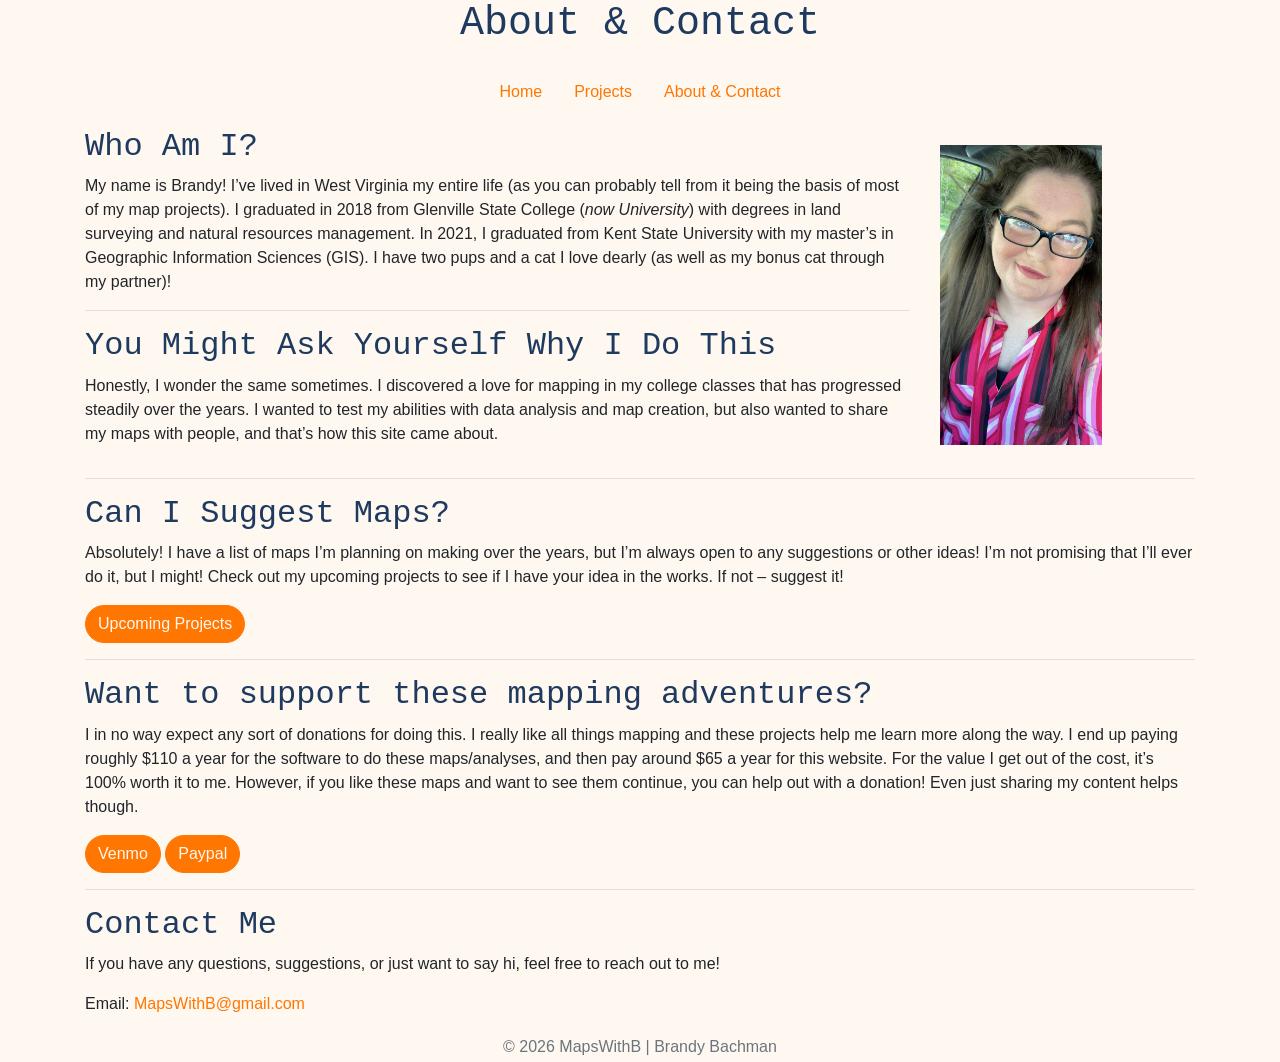
==== about-contact/index.html @ c11d5d18 "Link to external stylesheet" ====
<!DOCTYPE html>
<html lang="en">
<head>
    <meta charset="UTF-8">
    <title>About & Contact</title>
    <link rel="stylesheet" href="https://cdn.jsdelivr.net/npm/bootstrap@4.3.1/dist/css/bootstrap.min.css"
          integrity="sha384-ggOyR0iXCbMQv3Xipma34MD+dH/1fQ784/j6cY/iJTQUOhcWr7x9JvoRxT2MZw1T" crossorigin="anonymous">
    <link rel="stylesheet" href="../css/main.css">
</head>
<body>
<h1 class="text-center">About & Contact</h1>
<div class="container">
    <header class="d-flex justify-content-center py-3">
        <ul class="nav nav-pills">
            <li class="nav-item"><a href=".." class="nav-link">Home</a></li>
            <li class="nav-item"><a href="../projects" class="nav-link">Projects</a></li>
            <li class="nav-item"><a href="../about-contact" class="nav-link">About & Contact</a></li>
        </ul>
    </header>
</div>

<div class="container">
    <div class="row">
        <div class="col-9">
            <h2>Who Am I?</h2>
            <p>My name is Brandy! I’ve lived in West Virginia my entire life (as you can probably tell from it being the
                basis of most of my map projects). I graduated in 2018 from Glenville State College
                (<em>now University</em>) with degrees in land surveying and natural resources management. In 2021, I
                graduated from Kent State University with my master’s in Geographic Information Sciences (GIS). I have
                two pups and a cat I love dearly (as well as my bonus cat through my partner)!</p>
            <hr>
            <h2>You Might Ask Yourself Why I Do This</h2>
            <p>Honestly, I wonder the same sometimes. I discovered a love for mapping in my college classes that has
                progressed steadily over the years. I wanted to test my abilities with data analysis and map creation,
                but also wanted to share my maps with people, and that’s how this site came about.</p>
        </div>
        <div class="col-3 align-content-center">
            <img src="../media/Brandy.jpg"
                 alt="Brandy in a red, pink, black, and white striped shirt wearing black rectangle glasses and medium-red lipstick"
                 class="img-fluid" style="max-height: 300px;">
        </div>
    </div>

    <hr>

    <div class="row">
        <div class="col">
            <h2>Can I Suggest Maps?</h2>
            <p>Absolutely! I have a list of maps I’m planning on making over the years, but I’m always open to any
                suggestions or other ideas! I’m not promising that I’ll ever do it, but I might! Check out my upcoming
                projects to see if I have your idea in the works. If not – suggest it!</p>
            <a href="#">
                <button type="button" class="btn btn-primary rounded-pill">
                    Upcoming Projects
                </button>
            </a>
        </div>
    </div>

    <hr>

    <div class="row">
        <div class="col">
            <h2>Want to support these mapping adventures?</h2>
            <p>I in no way expect any sort of donations for doing this. I really like all things mapping and these
                projects help me learn more along the way. I end up paying roughly $110 a year for the software to do
                these maps/analyses, and then pay around $65 a year for this website. For the value I get out of the
                cost, it’s 100% worth it to me. However, if you like these maps and want to see them continue, you can
                help out with a donation! Even just sharing my content helps though.</p>
            <a href="#">
                <button type="button" class="btn btn-primary rounded-pill">
                    Venmo
                </button>
            </a>
            <a href="#">
                <button type="button" class="btn btn-primary rounded-pill">
                    Paypal
                </button>
            </a>
        </div>
    </div>

    <hr>

    <div class="row">
        <div class="col">
            <h2>Contact Me</h2>
            <p>If you have any questions, suggestions, or just want to say hi, feel free to reach out to me!</p>
            <p>Email: <a href="mailto:MapsWithB@gmail.com">MapsWithB@gmail.com</a></p>
        </div>
    </div>
</div>


<footer class="d-flex justify-content-center align-items-center mt-auto"
            style="height: 30px;">
        <span class="text-muted">
            © <span id="copyright-year"></span> MapsWithB | Brandy Bachman
        </span>
</footer>

<script src="../js/main.js"></script>

</body>
</html>
---- css/main.css ----
.courier-prime-regular {
    font-family: "Courier Prime", monospace;
    font-weight: 400;
    font-style: normal;
}

.courier-prime-bold {
    font-family: "Courier Prime", monospace;
    font-weight: 700;
    font-style: normal;
}

.courier-prime-regular-italic {
    font-family: "Courier Prime", monospace;
    font-weight: 400;
    font-style: italic;
}

.courier-prime-bold-italic {
    font-family: "Courier Prime", monospace;
    font-weight: 700;
    font-style: italic;
}

h1, h2, h3, h4, h5, h6 {
    font-family: "Courier Prime", monospace;
    color: #1F3A5F
}

h2, h3, h4, h5, h6 {
    color: #1F3A5F;
}

body {
    background-color: #FFF8F1;
}

a {
    color: #FF7601;
}

.image-backdrop {
    background-color: rgba(0, 0, 0, 0.3); /* semi-transparent black */
    backdrop-filter: blur(1px); /* blur the background image */
    -webkit-backdrop-filter: blur(1px); /* Safari support */
    padding: 2rem;
    border-radius: 0.5rem;
    width: 90%;
    margin: 0 auto;
}


#loading {
    position: absolute;

    top: 70px;      /* height of header */
    bottom: 30px;   /* height of footer */
    left: 0;
    right: 0;

    display: flex;
    flex-direction: column;
    justify-content: center; /* vertical center */
    align-items: center;     /* horizontal center */

    background: #FFF8F1;       /* optional */
    z-index: 1000;
}

iframe.storymap-full-screen {
    position: absolute;
    top: 70px; /* adjust based on header height */
    left: 0;
    border: none;
    width: 100vw;
    height: calc(100vh - 100px); /* subtract header and footer height */
}

.spinner {
    width: 50px;
    height: 50px;
    border: 5px solid #FFF8F1;
    border-top: 5px solid #FF7601;
    color: #FF7601;
    border-radius: 50%;
    animation: spin 1s linear infinite;
    margin: 0 auto 10px;
}

@keyframes spin {
    from { transform: rotate(0deg); }
    to   { transform: rotate(360deg); }
}

.btn-primary {
    color: #FFF8F1;
    background-color: #FF7601;
    border-color: #FF7601;
}

.btn-primary:hover {
    color: #FF7601;
    background-color: #FFF8F1;
    border-color: #FF7601;
}

.btn-outline-primary {
    color: #FF7601;
    border-color: #FF7601;
}

.btn-outline-primary:hover {
    color: #FFF8F1;
    background-color: #FF7601;
    border-color: #FF7601;
}
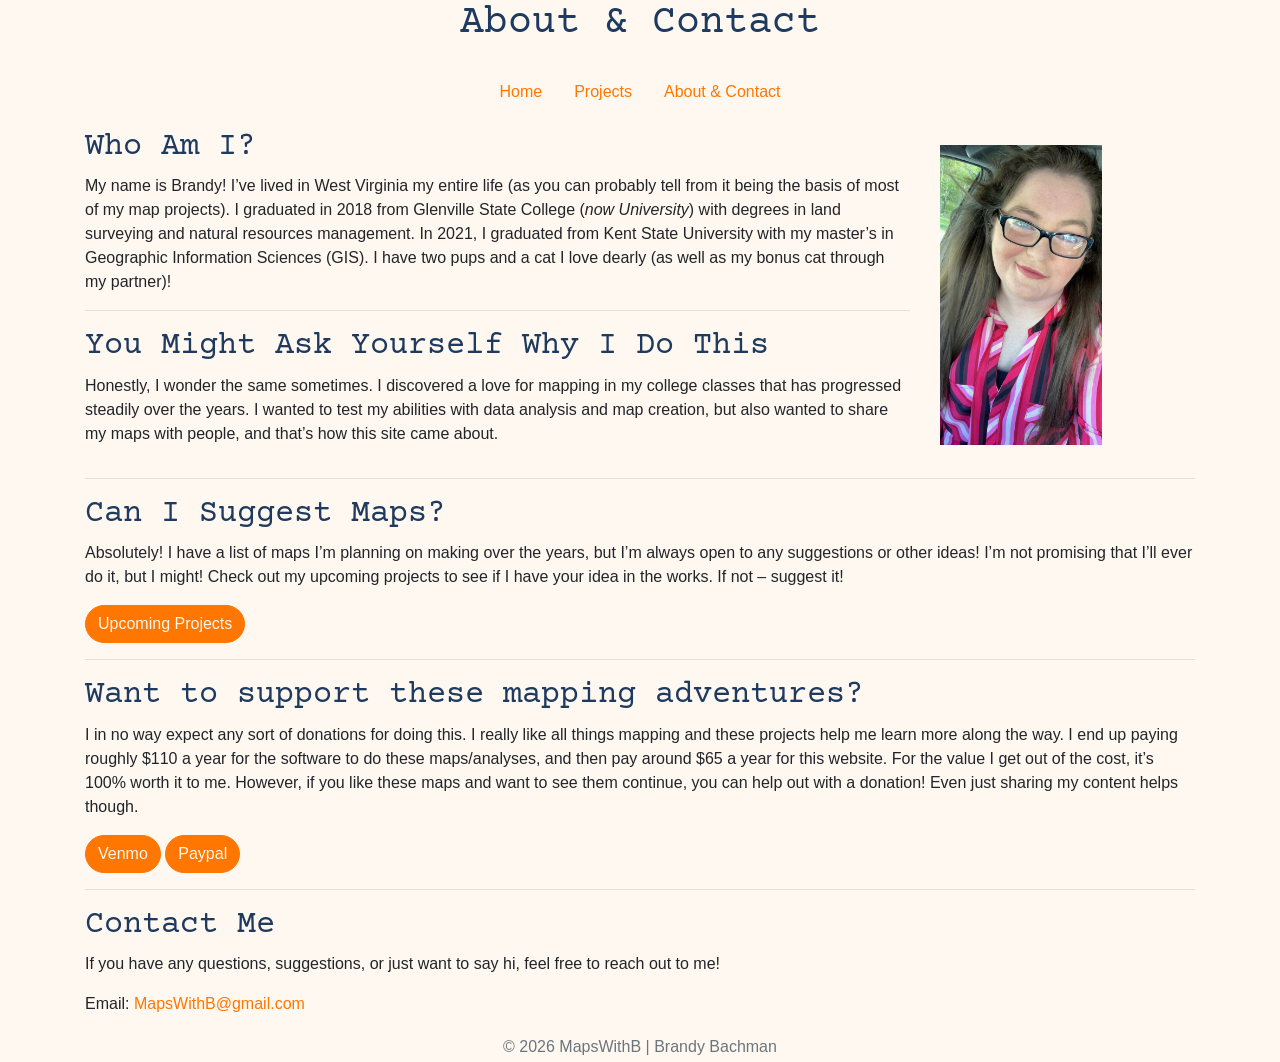
==== commit b342ebc4: "Updated custom fonts on `H1`s to Courier Prime Bold" ====
--- a/about-contact/index.html
+++ b/about-contact/index.html
@@ -6,6 +6,10 @@
     <link rel="stylesheet" href="https://cdn.jsdelivr.net/npm/bootstrap@4.3.1/dist/css/bootstrap.min.css"
           integrity="sha384-ggOyR0iXCbMQv3Xipma34MD+dH/1fQ784/j6cY/iJTQUOhcWr7x9JvoRxT2MZw1T" crossorigin="anonymous">
     <link rel="stylesheet" href="../css/main.css">
+    <link rel="preconnect" href="https://fonts.googleapis.com">
+    <link rel="preconnect" href="https://fonts.gstatic.com" crossorigin>
+    <link href="https://fonts.googleapis.com/css2?family=Courier+Prime:ital,wght@0,400;0,700;1,400;1,700&display=swap"
+          rel="stylesheet">
 </head>
 <body>
 <h1 class="text-center">About & Contact</h1>
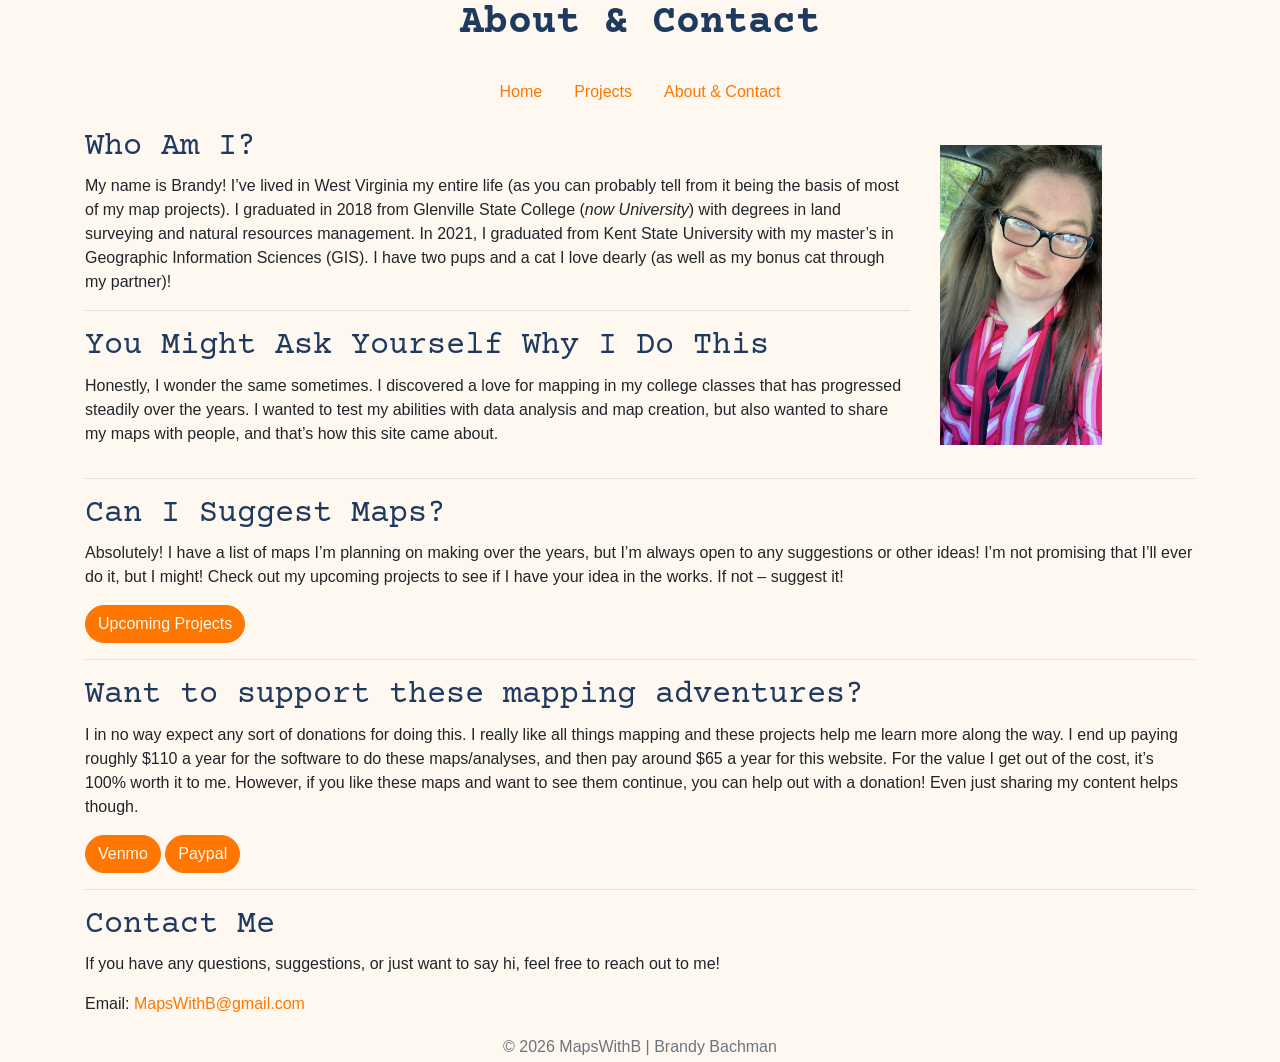
==== commit f6a021f4: "Changed buttons to stylized anchor tags for accessibility and best practices" ====
--- a/about-contact/index.html
+++ b/about-contact/index.html
@@ -53,10 +53,8 @@
             <p>Absolutely! I have a list of maps I’m planning on making over the years, but I’m always open to any
                 suggestions or other ideas! I’m not promising that I’ll ever do it, but I might! Check out my upcoming
                 projects to see if I have your idea in the works. If not – suggest it!</p>
-            <a href="#">
-                <button type="button" class="btn btn-primary rounded-pill">
-                    Upcoming Projects
-                </button>
+            <a class="btn btn-primary rounded-pill" href="#">
+                Upcoming Projects
             </a>
         </div>
     </div>
@@ -71,15 +69,11 @@
                 these maps/analyses, and then pay around $65 a year for this website. For the value I get out of the
                 cost, it’s 100% worth it to me. However, if you like these maps and want to see them continue, you can
                 help out with a donation! Even just sharing my content helps though.</p>
-            <a href="#">
-                <button type="button" class="btn btn-primary rounded-pill">
-                    Venmo
-                </button>
+            <a class="btn btn-primary rounded-pill" href="#">
+                Venmo
             </a>
-            <a href="#">
-                <button type="button" class="btn btn-primary rounded-pill">
-                    Paypal
-                </button>
+            <a class="btn btn-primary rounded-pill" href="#">
+                Paypal
             </a>
         </div>
     </div>
--- a/css/main.css
+++ b/css/main.css
@@ -1,25 +1,6 @@
-.courier-prime-regular {
-    font-family: "Courier Prime", monospace;
-    font-weight: 400;
-    font-style: normal;
-}
-
-.courier-prime-bold {
-    font-family: "Courier Prime", monospace;
-    font-weight: 700;
-    font-style: normal;
-}
-
-.courier-prime-regular-italic {
-    font-family: "Courier Prime", monospace;
-    font-weight: 400;
-    font-style: italic;
-}
-
-.courier-prime-bold-italic {
-    font-family: "Courier Prime", monospace;
-    font-weight: 700;
-    font-style: italic;
+html, body {
+    min-height: 100vh;
+    font-size: 16px;
 }
 
 h1, h2, h3, h4, h5, h6 {
@@ -27,11 +8,25 @@
     color: #1F3A5F
 }
 
-h2, h3, h4, h5, h6 {
-    color: #1F3A5F;
+h1 {
+    font-size: 2.5rem;
+    font-weight: 700;
+    font-style: normal;
+}
+
+h2 {
+    font-size: 2rem;
+    font-weight: 500;
+}
+
+h3 {
+    font-size: 1.5rem;
+    font-weight: 300;
 }
 
 body {
+    display: flex;
+    flex-direction: column;
     background-color: #FFF8F1;
 }
 
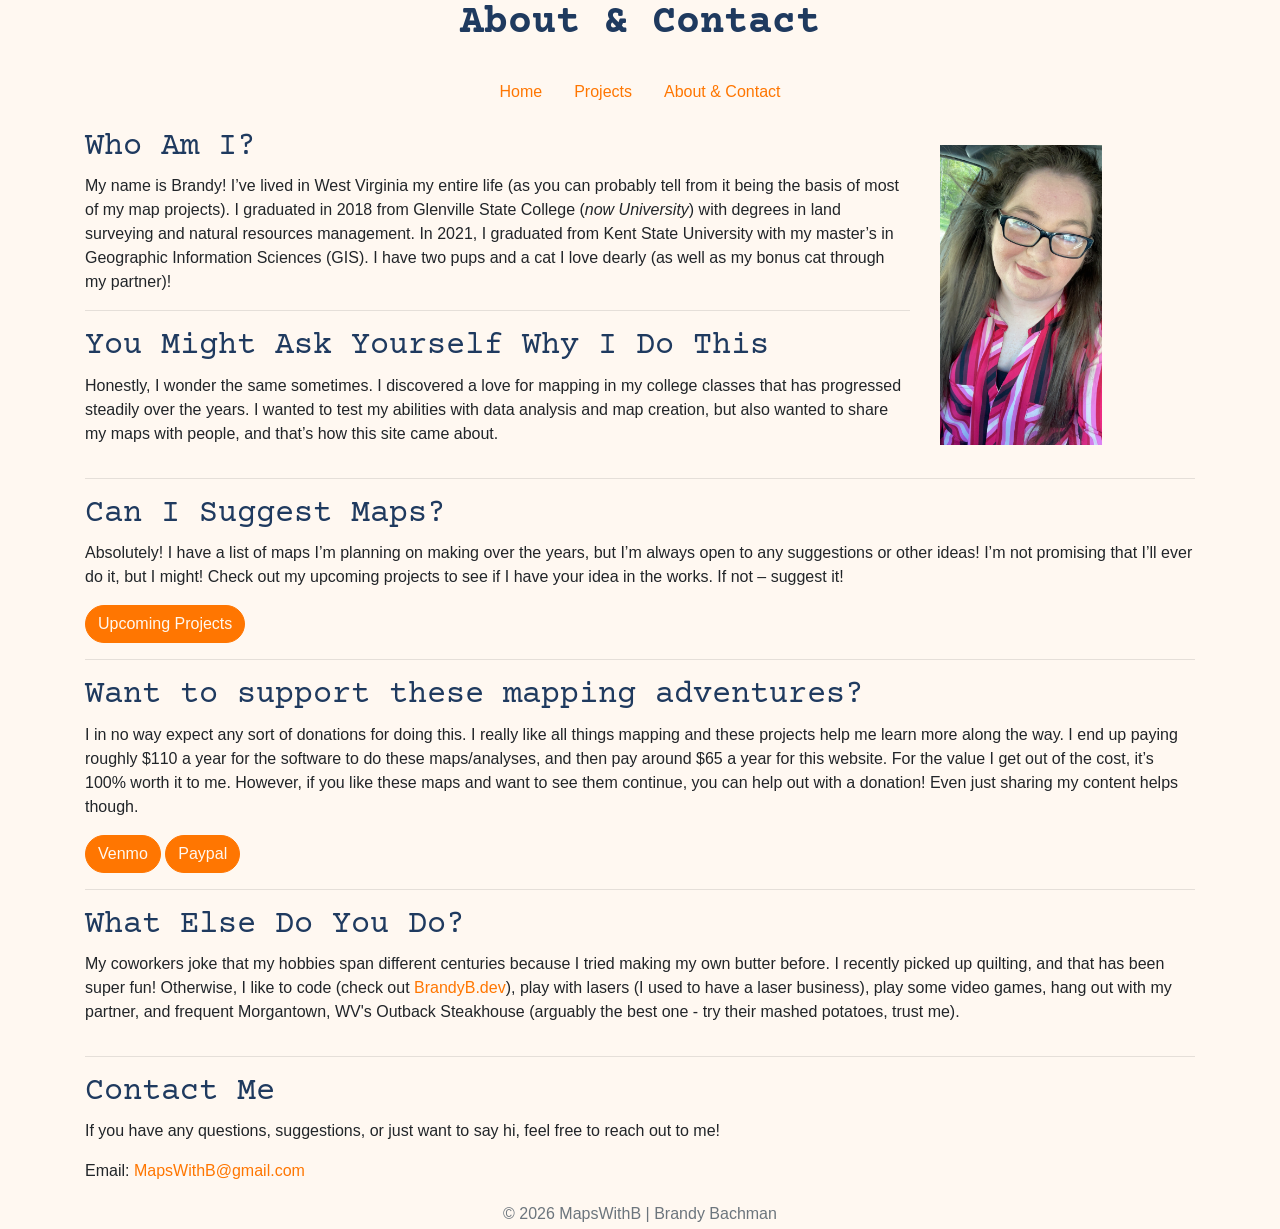
==== commit efd4a485: "Added additional information about me" ====
--- a/about-contact/index.html
+++ b/about-contact/index.html
@@ -82,6 +82,21 @@
 
     <div class="row">
         <div class="col">
+            <h2>What Else Do You Do?</h2>
+            <p>
+                My coworkers joke that my hobbies span different centuries because I tried making my own butter before.
+                I recently picked up quilting, and that has been super fun! Otherwise, I like to code (check out
+                <a href="https://BrandyB.dev">BrandyB.dev</a>), play with lasers (I used to have a laser business),
+                play some video games, hang out with my partner, and frequent Morgantown, WV's Outback Steakhouse
+                (arguably the best one - try their mashed potatoes, trust me).
+            </p>
+        </div>
+    </div>
+
+    <hr>
+
+    <div class="row">
+        <div class="col">
             <h2>Contact Me</h2>
             <p>If you have any questions, suggestions, or just want to say hi, feel free to reach out to me!</p>
             <p>Email: <a href="mailto:MapsWithB@gmail.com">MapsWithB@gmail.com</a></p>
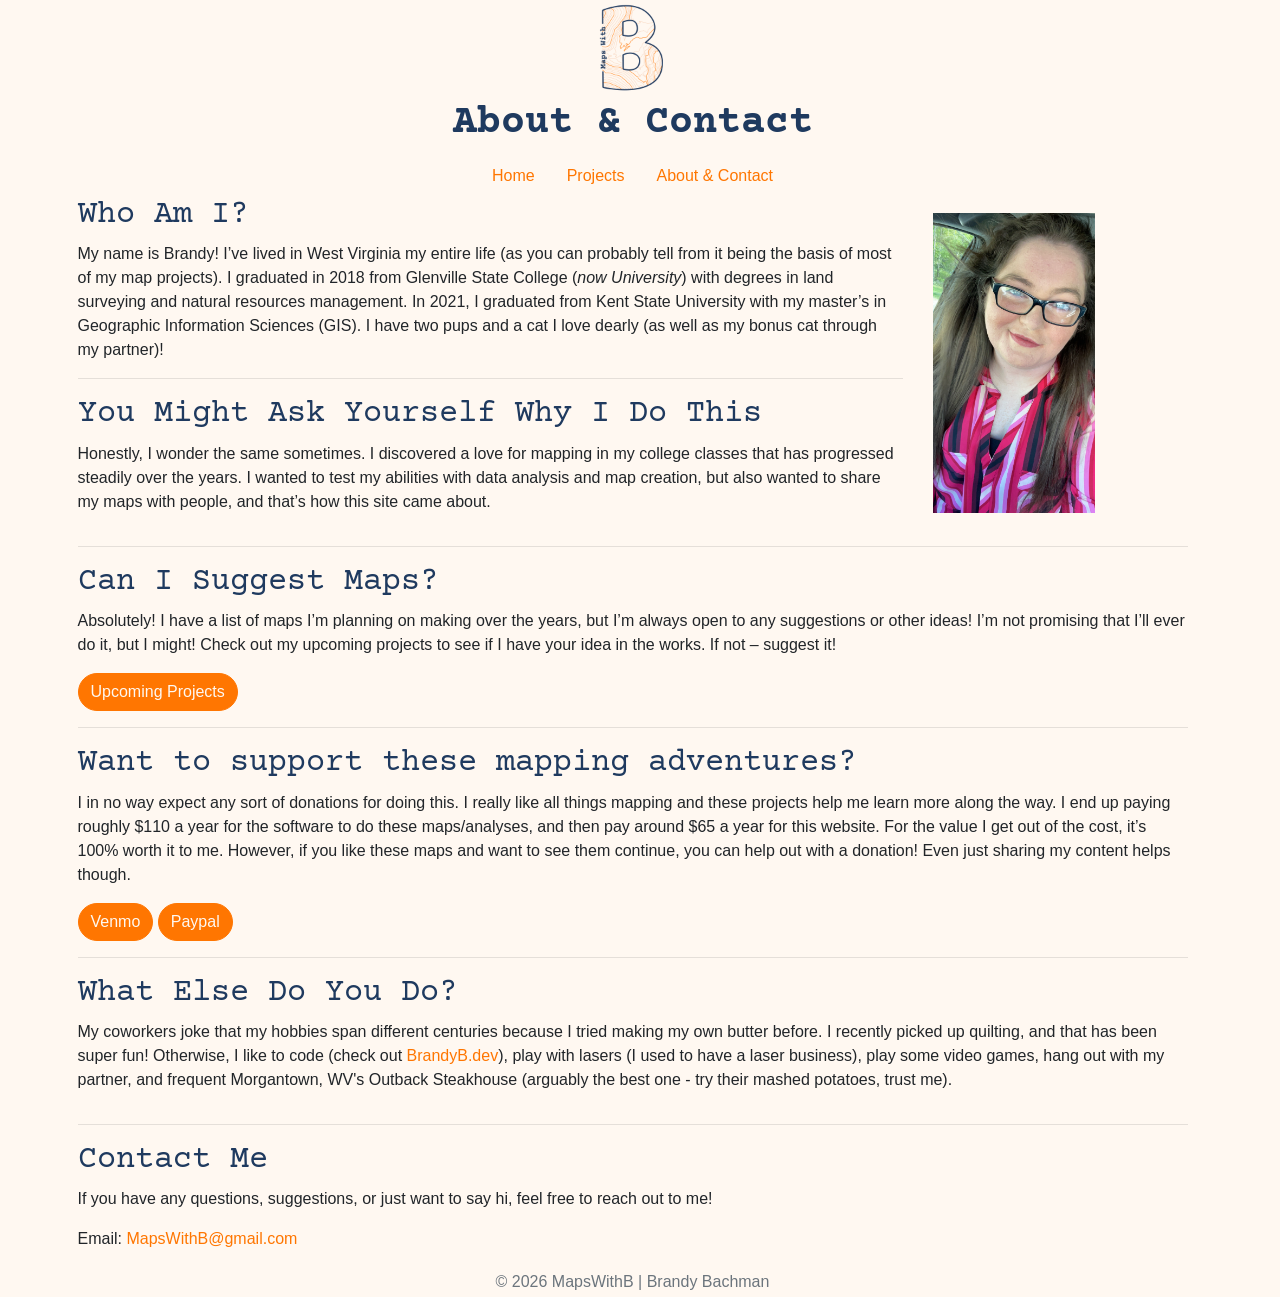
==== commit 8109caf0: "Add logo to main page headers" ====
--- a/about-contact/index.html
+++ b/about-contact/index.html
@@ -2,6 +2,7 @@
 <html lang="en">
 <head>
     <meta charset="UTF-8">
+    <meta name="viewport" content="width=device-width, initial-scale=1">
     <title>About & Contact</title>
     <link rel="stylesheet" href="https://cdn.jsdelivr.net/npm/bootstrap@4.3.1/dist/css/bootstrap.min.css"
           integrity="sha384-ggOyR0iXCbMQv3Xipma34MD+dH/1fQ784/j6cY/iJTQUOhcWr7x9JvoRxT2MZw1T" crossorigin="anonymous">
@@ -12,16 +13,26 @@
           rel="stylesheet">
 </head>
 <body>
-<h1 class="text-center">About & Contact</h1>
-<div class="container">
-    <header class="d-flex justify-content-center py-3">
-        <ul class="nav nav-pills">
-            <li class="nav-item"><a href=".." class="nav-link">Home</a></li>
-            <li class="nav-item"><a href="../projects" class="nav-link">Projects</a></li>
-            <li class="nav-item"><a href="../about-contact" class="nav-link">About & Contact</a></li>
-        </ul>
-    </header>
-</div>
+<header class="site-header">
+    <div class="container header-top">
+        <img src="../media/MapsWithBLogo.png"
+             alt="MapsWithB Logo"
+             class="logo"
+             style="max-height: 100px;">
+    </div>
+
+    <div class="container header-bottom">
+        <h1 class="site-title text-center">About & Contact</h1>
+
+        <nav>
+            <ul class="nav nav-pills justify-content-center">
+                <li class="nav-item"><a href=".." class="nav-link">Home</a></li>
+                <li class="nav-item"><a href="../projects" class="nav-link">Projects</a></li>
+                <li class="nav-item"><a href="../about-contact" class="nav-link">About & Contact</a></li>
+            </ul>
+        </nav>
+    </div>
+</header>
 
 <div class="container">
     <div class="row">
--- a/css/main.css
+++ b/css/main.css
@@ -1,6 +1,17 @@
 html, body {
     min-height: 100vh;
     font-size: 16px;
+}
+
+html {
+    overflow-y: scroll;
+    scrollbar-gutter: stable;
+}
+
+.header-top {
+    display: flex;
+    justify-content: center;
+    align-items: center;
 }
 
 h1, h2, h3, h4, h5, h6 {
@@ -34,16 +45,6 @@
     color: #FF7601;
 }
 
-.image-backdrop {
-    background-color: rgba(0, 0, 0, 0.3); /* semi-transparent black */
-    backdrop-filter: blur(1px); /* blur the background image */
-    -webkit-backdrop-filter: blur(1px); /* Safari support */
-    padding: 2rem;
-    border-radius: 0.5rem;
-    width: 90%;
-    margin: 0 auto;
-}
-
 
 #loading {
     position: absolute;
@@ -62,7 +63,7 @@
     z-index: 1000;
 }
 
-iframe.storymap-full-screen {
+iframe.storymap-full-screen, iframe.eb-full-screen{
     position: absolute;
     top: 70px; /* adjust based on header height */
     left: 0;
@@ -108,4 +109,58 @@
     color: #FFF8F1;
     background-color: #FF7601;
     border-color: #FF7601;
+}
+
+.hero {
+    position: relative;
+    overflow: hidden;      /* prevents accidental horizontal overflow */
+}
+
+.hero-image {
+    width: 100%;
+    height: 500px;
+    object-fit: cover;
+    display: block;
+}
+
+.hero-overlay {
+    position: absolute;
+    inset: 0;
+
+    display: flex;
+    justify-content: center;
+    align-items: center;
+
+    padding: 1rem;
+}
+
+.image-backdrop {
+    background-color: rgba(0, 0, 0, 0.3); /* semi-transparent black */
+    backdrop-filter: blur(1px); /* blur the background image */
+    -webkit-backdrop-filter: blur(1px); /* Safari support */
+    padding: 2rem;
+    border-radius: 0.5rem;
+    max-width: 800px;
+    width: 100%;
+    margin: 0 auto;
+    box-sizing: border-box;
+}
+
+@media (max-width: 576px) {
+
+    .hero-image {
+        height: 600px;   /* give more room for wrapped text */
+    }
+
+    .hero h2 {
+        font-size: 1.75rem;
+    }
+}
+
+
+@media (max-width: 576px) {
+    .image-backdrop {
+        padding: 1rem;
+        width: 92%;
+    }
 }
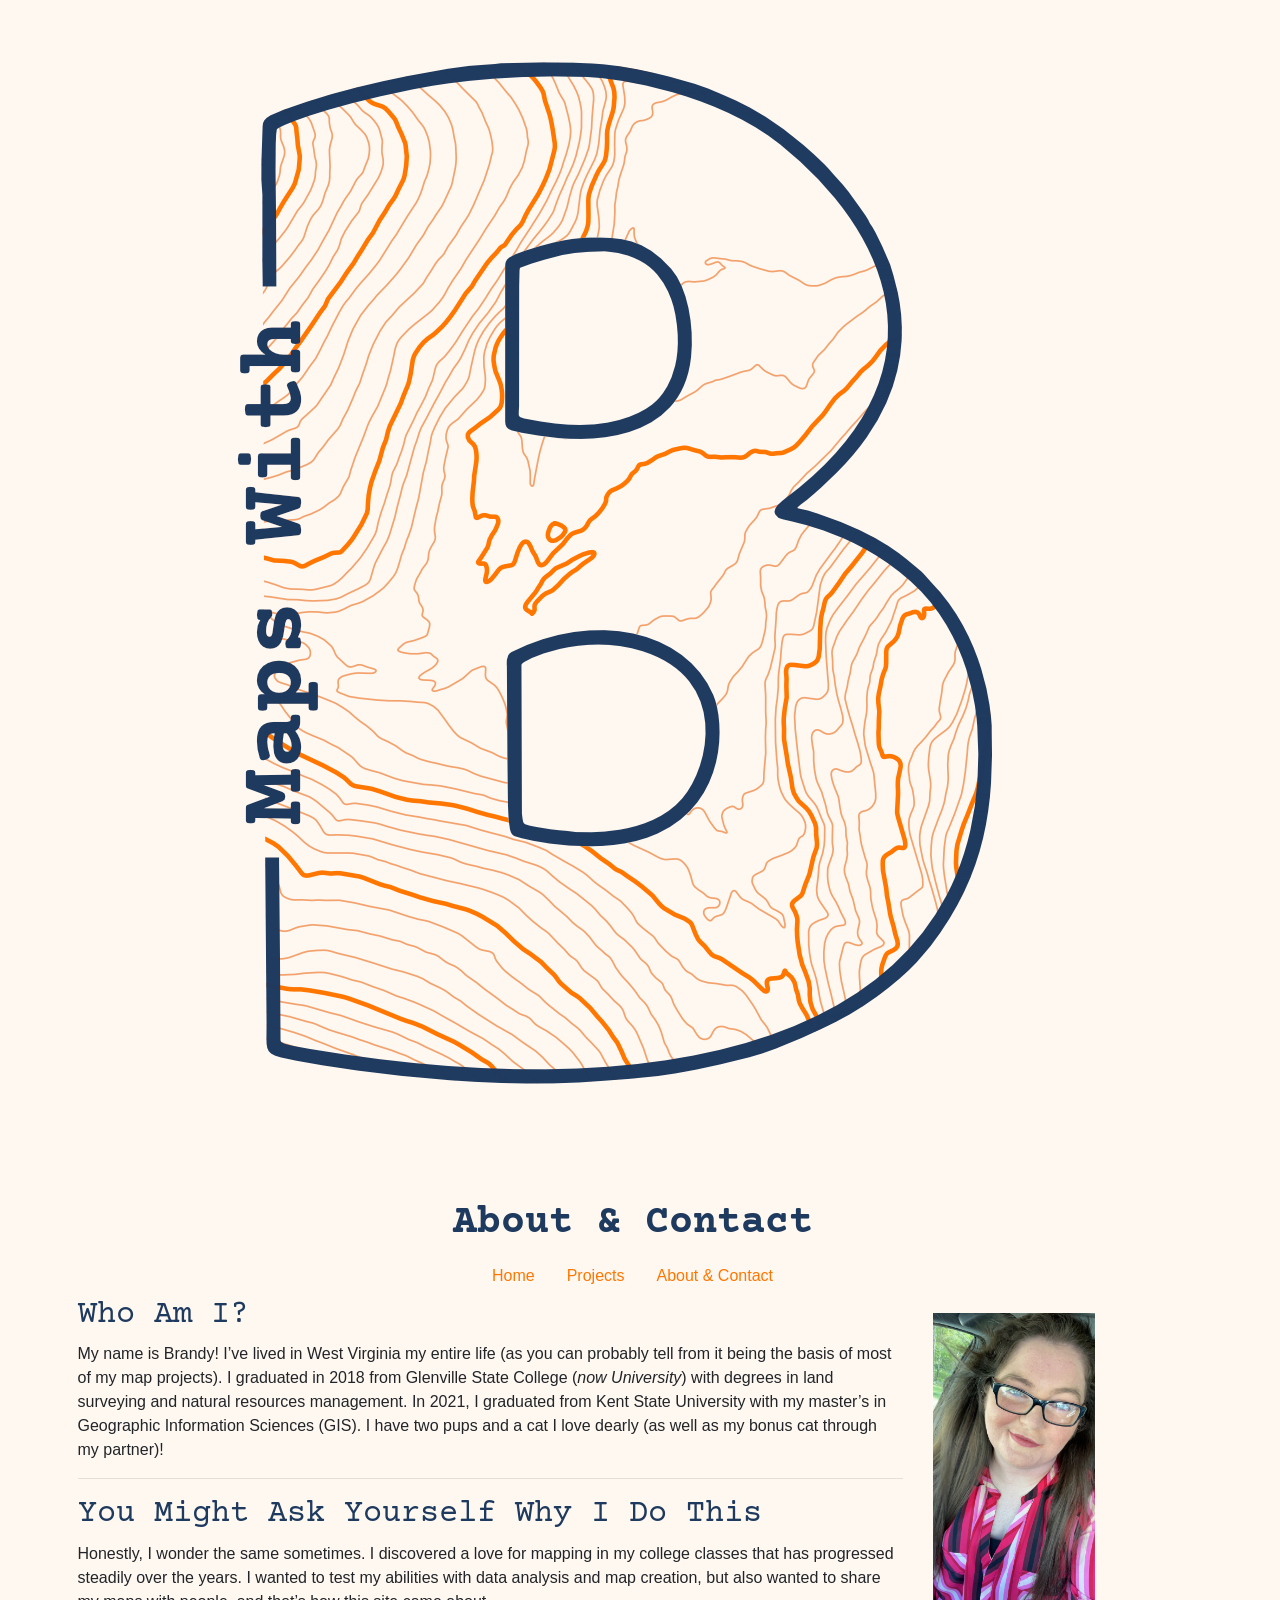
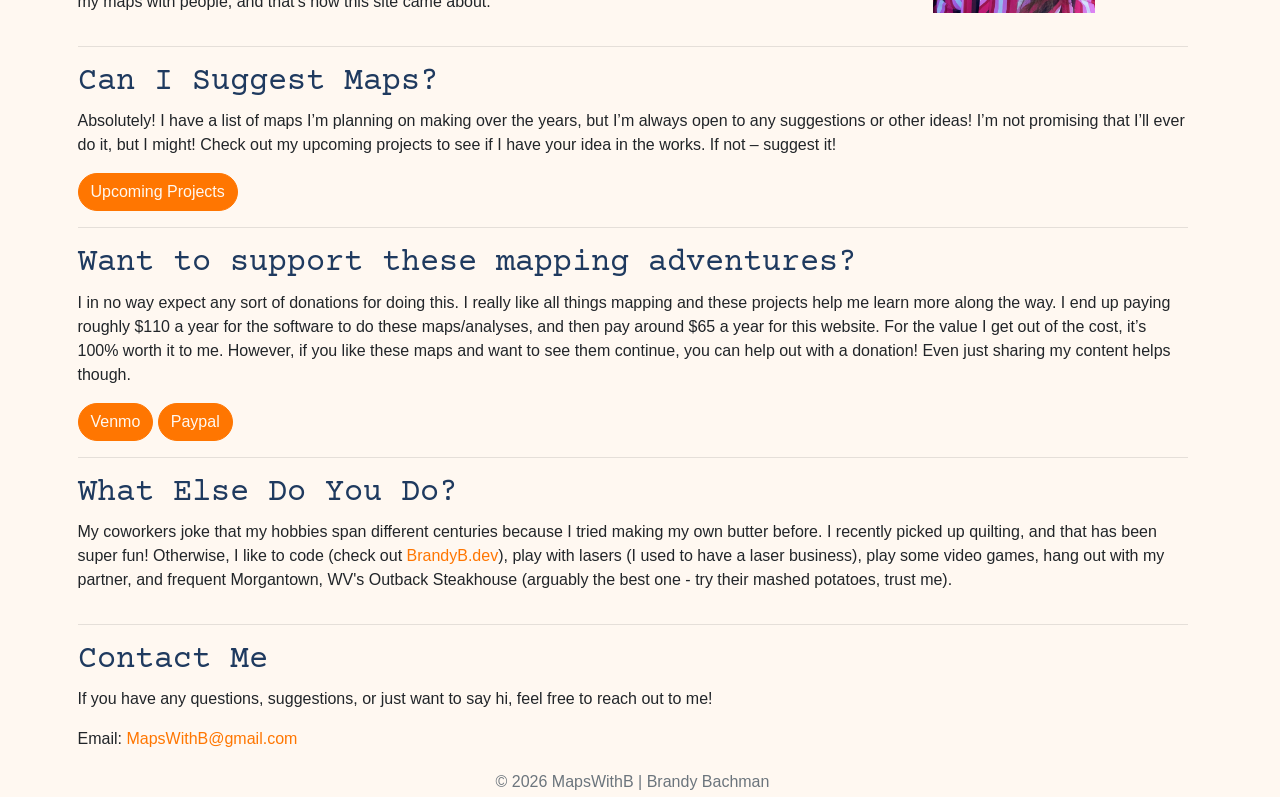
==== commit 61b41d17: "Updated navigation header for mobile" ====
--- a/about-contact/index.html
+++ b/about-contact/index.html
@@ -15,10 +15,11 @@
 <body>
 <header class="site-header">
     <div class="container header-top">
-        <img src="../media/MapsWithBLogo.png"
-             alt="MapsWithB Logo"
-             class="logo"
-             style="max-height: 100px;">
+        <a href=".." class="logo-link">
+            <img src="../media/MapsWithBLogo.png"
+                 alt="MapsWithB Logo"
+                 class="logo">
+        </a>
     </div>
 
     <div class="container header-bottom">
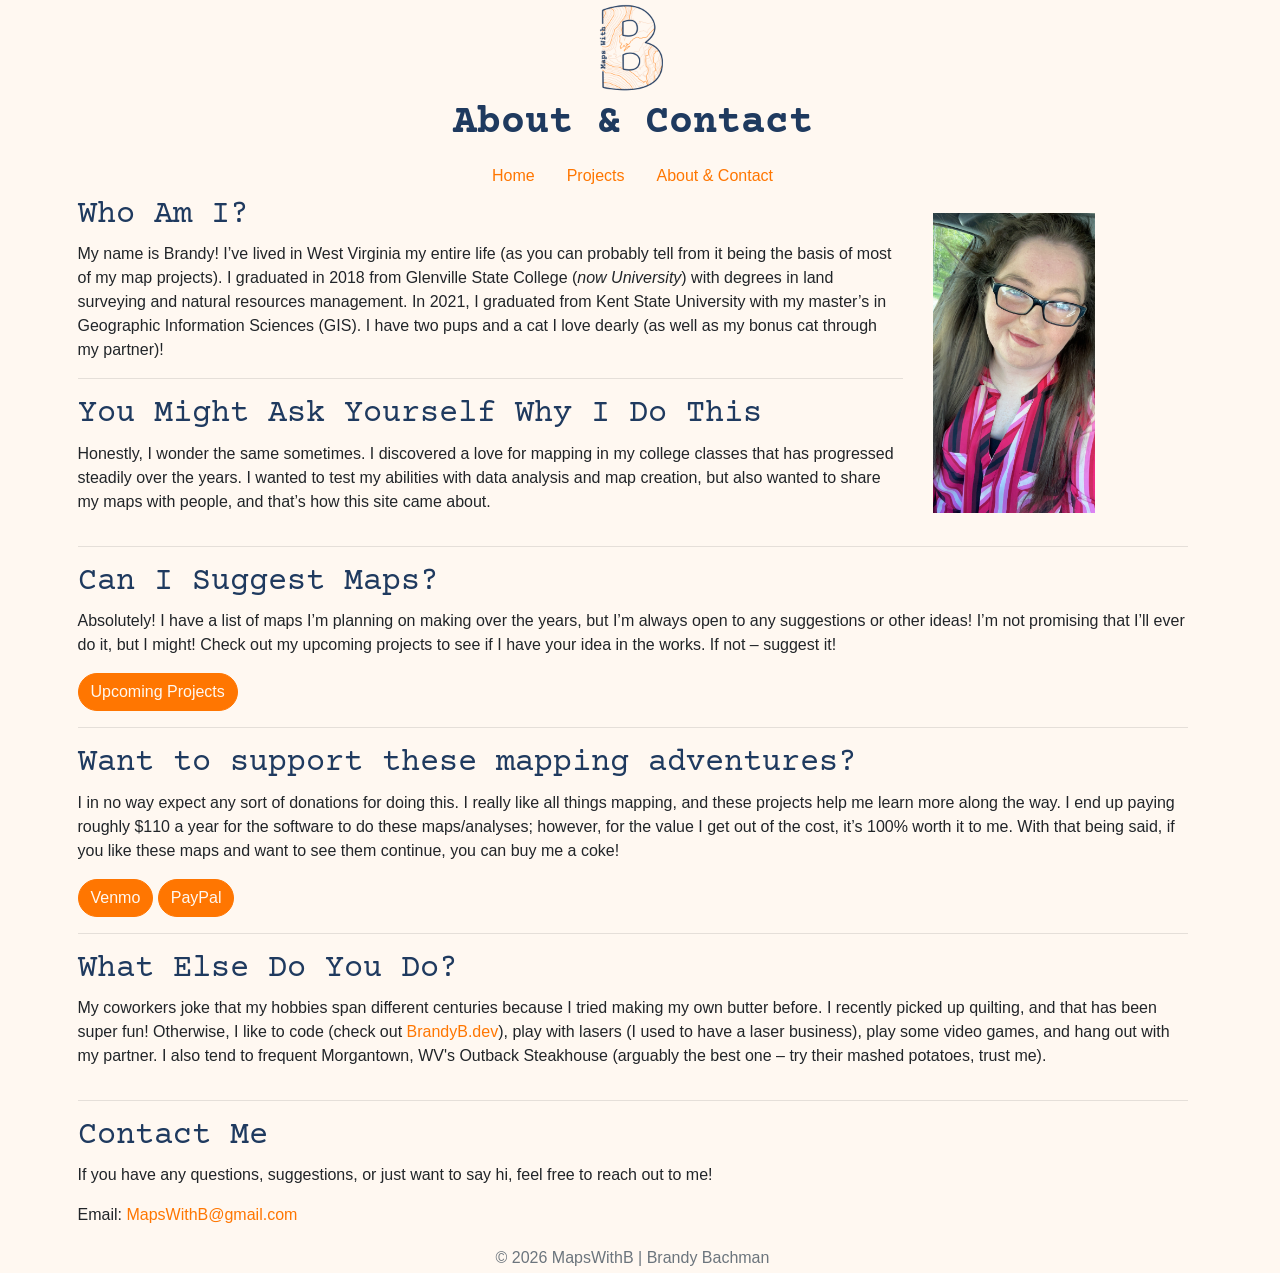
==== commit 610ffaf5: "Fixed dead links on About & Contact page; updated bio info" ====
--- a/about-contact/index.html
+++ b/about-contact/index.html
@@ -65,7 +65,7 @@
             <p>Absolutely! I have a list of maps I’m planning on making over the years, but I’m always open to any
                 suggestions or other ideas! I’m not promising that I’ll ever do it, but I might! Check out my upcoming
                 projects to see if I have your idea in the works. If not – suggest it!</p>
-            <a class="btn btn-primary rounded-pill" href="#">
+            <a class="btn btn-primary rounded-pill" href="../upcoming-projects">
                 Upcoming Projects
             </a>
         </div>
@@ -76,16 +76,15 @@
     <div class="row">
         <div class="col">
             <h2>Want to support these mapping adventures?</h2>
-            <p>I in no way expect any sort of donations for doing this. I really like all things mapping and these
+            <p>I in no way expect any sort of donations for doing this. I really like all things mapping, and these
                 projects help me learn more along the way. I end up paying roughly $110 a year for the software to do
-                these maps/analyses, and then pay around $65 a year for this website. For the value I get out of the
-                cost, it’s 100% worth it to me. However, if you like these maps and want to see them continue, you can
-                help out with a donation! Even just sharing my content helps though.</p>
-            <a class="btn btn-primary rounded-pill" href="#">
+                these maps/analyses; however, for the value I get out of the cost, it’s 100% worth it to me. With that
+                being said, if you like these maps and want to see them continue, you can buy me a coke!</p>
+            <a class="btn btn-primary rounded-pill" href="https://venmo.com/u/bLynnb2762?txn=pay&amount=3.0&note=Maps">
                 Venmo
             </a>
-            <a class="btn btn-primary rounded-pill" href="#">
-                Paypal
+            <a class="btn btn-primary rounded-pill" href="https://paypal.me/BrandyBachman/3">
+                PayPal
             </a>
         </div>
     </div>
@@ -99,8 +98,8 @@
                 My coworkers joke that my hobbies span different centuries because I tried making my own butter before.
                 I recently picked up quilting, and that has been super fun! Otherwise, I like to code (check out
                 <a href="https://BrandyB.dev">BrandyB.dev</a>), play with lasers (I used to have a laser business),
-                play some video games, hang out with my partner, and frequent Morgantown, WV's Outback Steakhouse
-                (arguably the best one - try their mashed potatoes, trust me).
+                play some video games, and hang out with my partner. I also tend to frequent Morgantown, WV's Outback
+                Steakhouse (arguably the best one – try their mashed potatoes, trust me).
             </p>
         </div>
     </div>
--- a/css/main.css
+++ b/css/main.css
@@ -1,3 +1,4 @@
+/*Apply to full page*/
 html, body {
     min-height: 100vh;
     font-size: 16px;
@@ -8,109 +9,59 @@
     scrollbar-gutter: stable;
 }
 
+body {
+    display: flex;
+    flex-direction: column;
+    background-color: #FFF8F1;
+}
+
+/*Apply to header*/
 .header-top {
     display: flex;
     justify-content: center;
     align-items: center;
 }
 
-h1, h2, h3, h4, h5, h6 {
-    font-family: "Courier Prime", monospace;
-    color: #1F3A5F
-}
-
-h1 {
-    font-size: 2.5rem;
-    font-weight: 700;
-    font-style: normal;
-}
-
-h2 {
-    font-size: 2rem;
-    font-weight: 500;
-}
-
-h3 {
-    font-size: 1.5rem;
-    font-weight: 300;
-}
-
-body {
-    display: flex;
-    flex-direction: column;
-    background-color: #FFF8F1;
-}
-
-a {
-    color: #FF7601;
-}
-
-
-#loading {
-    position: absolute;
-
-    top: 70px;      /* height of header */
-    bottom: 30px;   /* height of footer */
-    left: 0;
-    right: 0;
-
-    display: flex;
-    flex-direction: column;
-    justify-content: center; /* vertical center */
-    align-items: center;     /* horizontal center */
-
-    background: #FFF8F1;       /* optional */
-    z-index: 1000;
-}
-
-iframe.storymap-full-screen, iframe.eb-full-screen{
-    position: absolute;
-    top: 70px; /* adjust based on header height */
-    left: 0;
-    border: none;
-    width: 100vw;
-    height: calc(100vh - 100px); /* subtract header and footer height */
-}
-
-.spinner {
-    width: 50px;
-    height: 50px;
-    border: 5px solid #FFF8F1;
-    border-top: 5px solid #FF7601;
-    color: #FF7601;
-    border-radius: 50%;
-    animation: spin 1s linear infinite;
-    margin: 0 auto 10px;
-}
-
-@keyframes spin {
-    from { transform: rotate(0deg); }
-    to   { transform: rotate(360deg); }
-}
-
-.btn-primary {
-    color: #FFF8F1;
-    background-color: #FF7601;
-    border-color: #FF7601;
-}
-
-.btn-primary:hover {
-    color: #FF7601;
-    background-color: #FFF8F1;
-    border-color: #FF7601;
-}
-
-.btn-outline-primary {
-    color: #FF7601;
-    border-color: #FF7601;
-}
-
-.btn-outline-primary:hover {
-    color: #FFF8F1;
-    background-color: #FF7601;
-    border-color: #FF7601;
-}
-
+.site-header {
+    position: relative;
+    z-index: 10;
+}
+
+.project-header {
+    position: relative;
+    display: flex;
+    align-items: center;
+    min-height: 100px;
+}
+
+.project-menu-button {
+    display: none;
+}
+
+.project-nav {
+    position: absolute;
+    left: 50%;
+    transform: translateX(-50%);
+}
+
+/*Apply to logo*/
+.logo-link {
+    margin-left: 0;
+}
+
+.logo {
+    max-height: 100px;
+    width: auto;
+}
+
+/*When viewing on a larger screen, show the nav bar*/
+@media (min-width: 577px) {
+    .project-nav.collapse {
+        display: block !important;
+    }
+}
+
+/*Apply to hero image*/
 .hero {
     position: relative;
     overflow: hidden;      /* prevents accidental horizontal overflow */
@@ -146,8 +97,103 @@
     box-sizing: border-box;
 }
 
+/*Apply to headings*/
+h1, h2, h3, h4, h5, h6 {
+    font-family: "Courier Prime", monospace;
+    color: #1F3A5F;
+    font-style: normal;
+}
+
+h1 {
+    font-size: 2.5rem;
+    font-weight: 700;
+}
+
+h2 {
+    font-size: 2rem;
+    font-weight: 500;
+}
+
+h3 {
+    font-size: 1.5rem;
+    font-weight: 300;
+}
+
+/*Apply to links*/
+a {
+    color: #FF7601;
+}
+
+/*Apply to loading screen*/
+#loading {
+    position: absolute;
+
+    top: 100px;      /* height of header */
+    bottom: 30px;   /* height of footer */
+    left: 0;
+    right: 0;
+
+    display: flex;
+    flex-direction: column;
+    justify-content: center; /* vertical center */
+    align-items: center;     /* horizontal center */
+
+    background: #FFF8F1;       /* optional */
+    z-index: 1000;
+}
+
+.spinner {
+    width: 50px;
+    height: 50px;
+    border: 5px solid #FFF8F1;
+    border-top: 5px solid #FF7601;
+    color: #FF7601;
+    border-radius: 50%;
+    animation: spin 1s linear infinite;
+    margin: 0 auto 10px;
+}
+
+@keyframes spin {
+    from { transform: rotate(0deg); }
+    to   { transform: rotate(360deg); }
+}
+
+/*Apply to StoryMap and Experience Builder iframes*/
+iframe.storymap-full-screen, iframe.eb-full-screen{
+    position: absolute;
+    top: 100px; /* adjust based on header height */
+    left: 0;
+    border: none;
+    width: 100%;
+    height: calc(100vh - 130px); /* subtract header and footer height */
+}
+
+/*Apply to buttons*/
+.btn-primary {
+    color: #FFF8F1;
+    background-color: #FF7601;
+    border-color: #FF7601;
+}
+
+.btn-primary:hover {
+    color: #FF7601;
+    background-color: #FFF8F1;
+    border-color: #FF7601;
+}
+
+.btn-outline-primary {
+    color: #FF7601;
+    border-color: #FF7601;
+}
+
+.btn-outline-primary:hover {
+    color: #FFF8F1;
+    background-color: #FF7601;
+    border-color: #FF7601;
+}
+
+/*Formatting for mobile*/
 @media (max-width: 576px) {
-
     .hero-image {
         height: 600px;   /* give more room for wrapped text */
     }
@@ -155,12 +201,59 @@
     .hero h2 {
         font-size: 1.75rem;
     }
-}
-
-
-@media (max-width: 576px) {
+
     .image-backdrop {
         padding: 1rem;
         width: 92%;
     }
+
+    .project-header {
+        flex-direction: row;
+        justify-content: space-between;
+        align-items: center;
+        min-height: 70px;
+        padding-left: 0.75rem;
+        padding-right: 0.75rem;
+    }
+
+    .logo {
+        max-height: 60px;
+    }
+
+    .project-menu-button {
+        display: block;
+        border: 1px solid #FF7601;
+        border-radius: 0.5rem;
+        color: #FF7601;
+        background-color: #FFF8F1;
+        font-size: 1.5rem;
+        line-height: 1;
+        padding: 0.25rem 0.6rem;
+    }
+
+    .project-nav {
+        position: absolute;
+        top: 70px;
+        left: 0;
+        right: 0;
+        transform: none;
+        background-color: #FFF8F1;
+        padding: 0.5rem 0;
+        z-index: 20;
+    }
+
+    .project-nav .nav {
+        flex-direction: column;
+        align-items: center;
+    }
+
+    #loading {
+        top: 70px;
+    }
+
+    iframe.storymap-full-screen,
+    iframe.eb-full-screen {
+        top: 70px;
+        height: calc(100vh - 100px); /* 70px header + 30px footer */
+    }
 }
